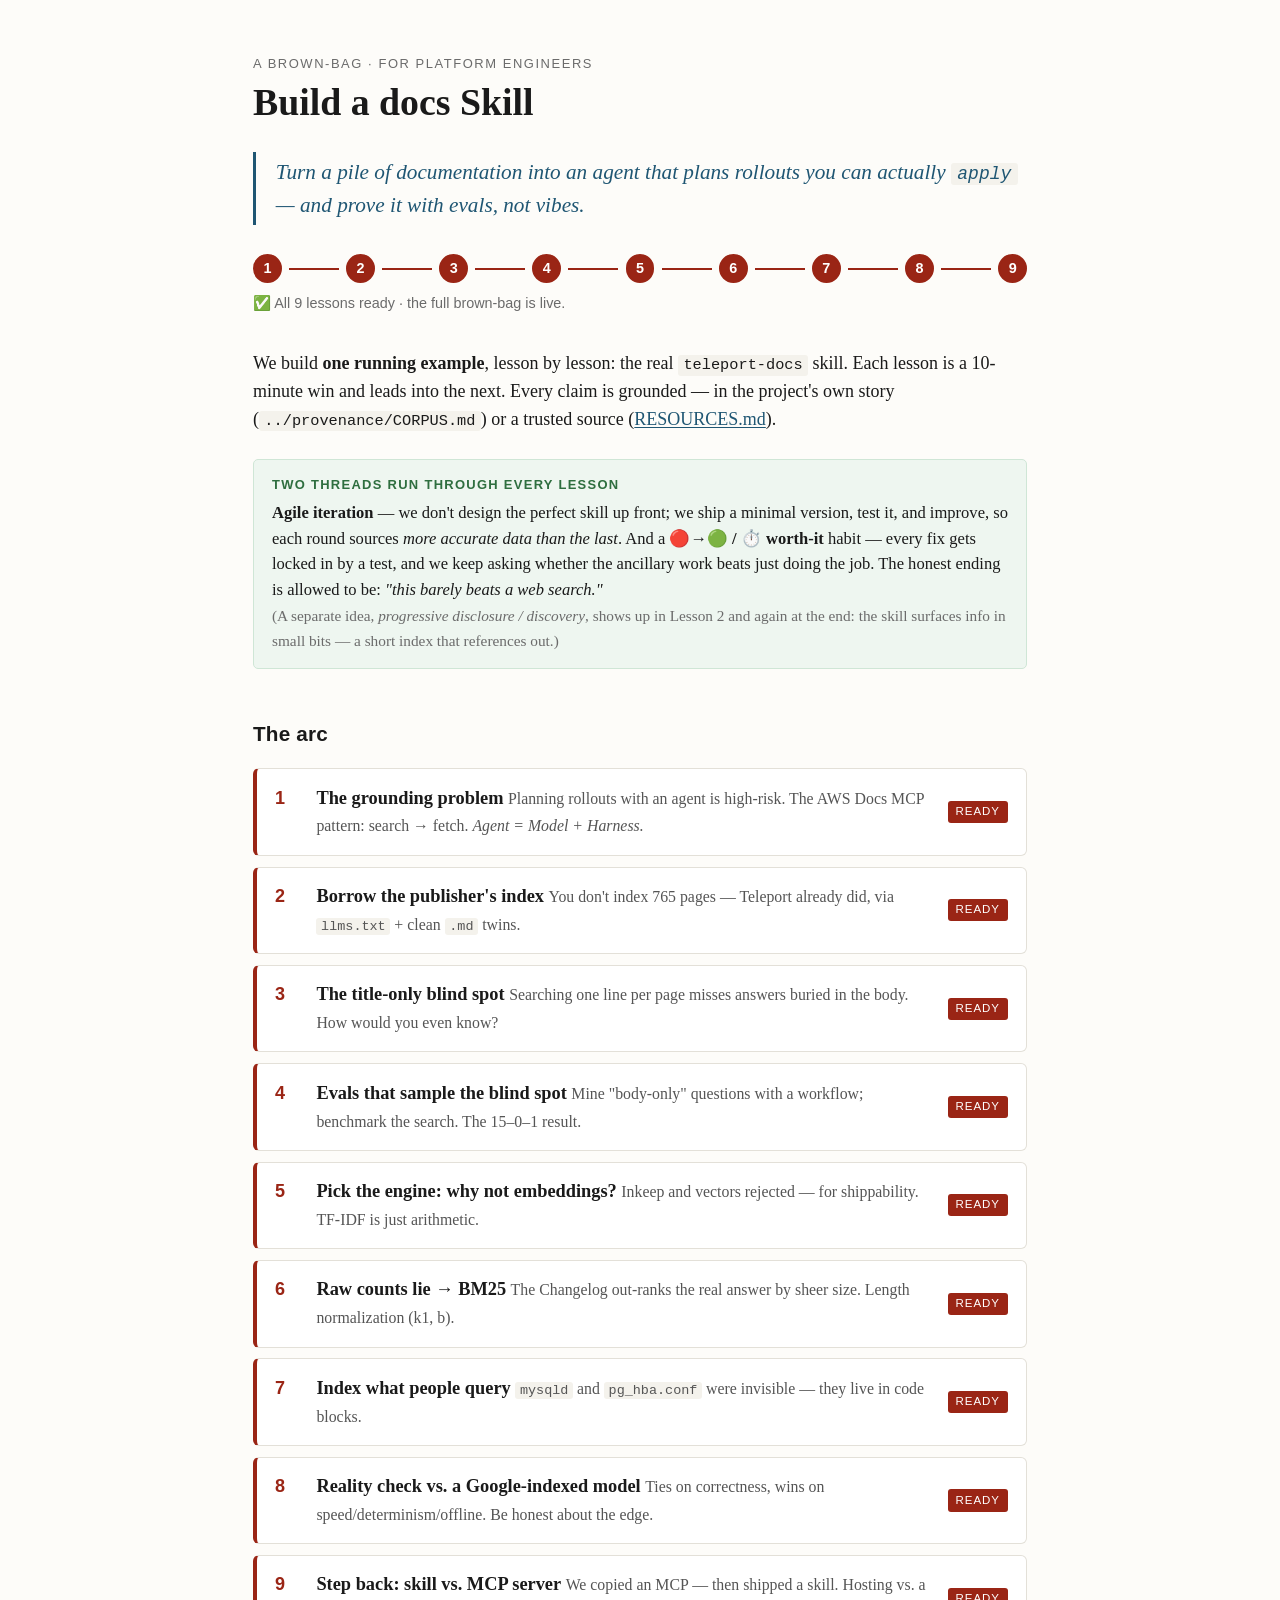
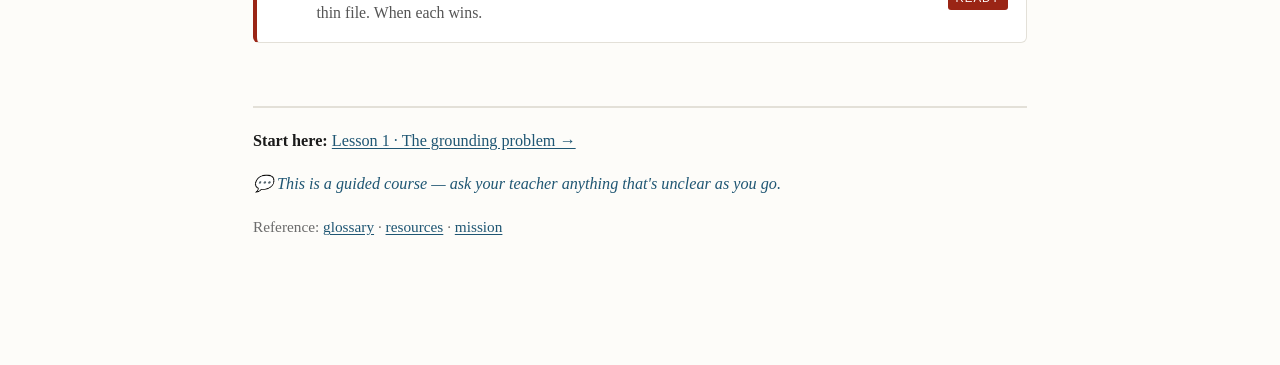
==== teach/index.html @ 7b447489 "docs(teach): add "Build a docs Skill" brown-bag course (9 lessons) Self-contained HTML course teachi" ====
<!DOCTYPE html>
<html lang="en">
<head>
<meta charset="utf-8">
<meta name="viewport" content="width=device-width, initial-scale=1">
<title>Build a docs Skill · A brown-bag</title>
<link rel="stylesheet" href="assets/course.css">
<style>
  .bar { display:flex; gap:.4rem; align-items:center; margin:1.5rem 0 .5rem; flex-wrap:wrap; }
  .bar .dot {
    width:1.6rem; height:1.6rem; border-radius:50%;
    display:flex; align-items:center; justify-content:center;
    font-family:var(--sans); font-size:.8rem; font-weight:700;
    border:2px solid var(--rule); color:var(--muted); background:#fff;
    text-decoration:none;
  }
  .bar .dot.done { background:var(--accent); border-color:var(--accent); color:#fff; }
  .bar .dot.next { border-color:var(--accent); color:var(--accent); }
  .bar .line { flex:1; height:2px; background:var(--rule); min-width:.4rem; }
  .bar .line.done { background:var(--accent); }
  .progress-label { font-family:var(--sans); font-size:.8rem; color:var(--muted); margin-bottom:2rem; }
  ol.toc { list-style:none; padding:0; counter-reset:lesson; }
  ol.toc li {
    border:1px solid var(--rule); border-radius:6px; padding:.8rem 1rem;
    margin:.6rem 0; display:flex; align-items:baseline; gap:.8rem; background:#fff;
  }
  ol.toc li.ready { border-left:4px solid var(--accent); }
  ol.toc li.soon { opacity:.6; border-left:4px solid var(--rule); }
  ol.toc .num { font-family:var(--sans); font-weight:700; color:var(--accent); min-width:1.5rem; }
  ol.toc .soon .num { color:var(--muted); }
  ol.toc .body { flex:1; }
  ol.toc .body .t { font-weight:700; font-size:1.02rem; }
  ol.toc .body .t a { text-decoration:none; color:var(--ink); }
  ol.toc .body .d { font-size:.88rem; color:#555; margin-top:.15rem; }
  ol.toc .tag {
    font-family:var(--sans); font-size:.64rem; letter-spacing:.08em; text-transform:uppercase;
    padding:.12rem .45rem; border-radius:3px; align-self:center; white-space:nowrap;
  }
  ol.toc .tag.ready { background:var(--accent); color:#fff; }
  ol.toc .tag.soon { background:var(--rule); color:var(--muted); }
</style>
</head>
<body>

<p class="kicker">A brown-bag · for platform engineers</p>
<h1>Build a docs Skill</h1>
<p class="tension">Turn a pile of documentation into an agent that plans rollouts you
can actually <code>apply</code> — and prove it with evals, not vibes.</p>

<!-- PROGRESS BAR -->
<div class="bar" aria-label="Course progress">
  <a class="dot done" href="lessons/0001-the-grounding-problem.html">1</a><span class="line done"></span>
  <a class="dot done" href="lessons/0002-borrow-the-index.html">2</a><span class="line done"></span>
  <a class="dot done" href="lessons/0003-the-title-blind-spot.html">3</a><span class="line done"></span>
  <a class="dot done" href="lessons/0004-evals-sample-the-blind-spot.html">4</a><span class="line done"></span>
  <a class="dot done" href="lessons/0005-pick-the-engine.html">5</a><span class="line done"></span>
  <a class="dot done" href="lessons/0006-raw-counts-lie.html">6</a><span class="line done"></span>
  <a class="dot done" href="lessons/0007-index-the-code-blocks.html">7</a><span class="line done"></span>
  <a class="dot done" href="lessons/0008-reality-check.html">8</a><span class="line done"></span>
  <a class="dot done" href="lessons/0009-skill-vs-mcp.html">9</a>
</div>
<p class="progress-label">✅ All 9 lessons ready · the full brown-bag is live.</p>

<p>We build <strong>one running example</strong>, lesson by lesson: the real
<code>teleport-docs</code> skill. Each lesson is a 10-minute win and leads into the next.
Every claim is grounded — in the project's own story
(<code>../provenance/CORPUS.md</code>) or a trusted source
(<a href="RESOURCES.md">RESOURCES.md</a>).</p>

<div class="key">
<span class="label">Two threads run through every lesson</span>
<strong>Agile iteration</strong> — we don't design the perfect skill up front; we ship a
minimal version, test it, and improve, so each round sources <em>more accurate data than
the last</em>. And a <strong>🔴→🟢 / ⏱️ worth-it</strong> habit — every fix gets locked in
by a test, and we keep asking whether the ancillary work beats just doing the job. The
honest ending is allowed to be: <em>"this barely beats a web search."</em>
<br><span style="font-size:.85rem;color:var(--muted)">(A separate idea,
<em>progressive disclosure / discovery</em>, shows up in Lesson 2 and again at the end:
the skill surfaces info in small bits — a short index that references out.)</span>
</div>

<h2>The arc</h2>
<ol class="toc">

<li class="ready">
  <span class="num">1</span>
  <span class="body">
    <span class="t"><a href="lessons/0001-the-grounding-problem.html">The grounding problem</a></span>
    <span class="d">Planning rollouts with an agent is high-risk. The AWS Docs MCP pattern: search → fetch. <em>Agent = Model + Harness.</em></span>
  </span>
  <span class="tag ready">Ready</span>
</li>

<li class="ready">
  <span class="num">2</span>
  <span class="body">
    <span class="t"><a href="lessons/0002-borrow-the-index.html">Borrow the publisher's index</a></span>
    <span class="d">You don't index 765 pages — Teleport already did, via <code>llms.txt</code> + clean <code>.md</code> twins.</span>
  </span>
  <span class="tag ready">Ready</span>
</li>

<li class="ready">
  <span class="num">3</span>
  <span class="body">
    <span class="t"><a href="lessons/0003-the-title-blind-spot.html">The title-only blind spot</a></span>
    <span class="d">Searching one line per page misses answers buried in the body. How would you even know?</span>
  </span>
  <span class="tag ready">Ready</span>
</li>

<li class="ready">
  <span class="num">4</span>
  <span class="body">
    <span class="t"><a href="lessons/0004-evals-sample-the-blind-spot.html">Evals that sample the blind spot</a></span>
    <span class="d">Mine "body-only" questions with a workflow; benchmark the search. The 15–0–1 result.</span>
  </span>
  <span class="tag ready">Ready</span>
</li>

<li class="ready">
  <span class="num">5</span>
  <span class="body">
    <span class="t"><a href="lessons/0005-pick-the-engine.html">Pick the engine: why not embeddings?</a></span>
    <span class="d">Inkeep and vectors rejected — for shippability. TF-IDF is just arithmetic.</span>
  </span>
  <span class="tag ready">Ready</span>
</li>

<li class="ready">
  <span class="num">6</span>
  <span class="body">
    <span class="t"><a href="lessons/0006-raw-counts-lie.html">Raw counts lie → BM25</a></span>
    <span class="d">The Changelog out-ranks the real answer by sheer size. Length normalization (k1, b).</span>
  </span>
  <span class="tag ready">Ready</span>
</li>

<li class="ready">
  <span class="num">7</span>
  <span class="body">
    <span class="t"><a href="lessons/0007-index-the-code-blocks.html">Index what people query</a></span>
    <span class="d"><code>mysqld</code> and <code>pg_hba.conf</code> were invisible — they live in code blocks.</span>
  </span>
  <span class="tag ready">Ready</span>
</li>

<li class="ready">
  <span class="num">8</span>
  <span class="body">
    <span class="t"><a href="lessons/0008-reality-check.html">Reality check vs. a Google-indexed model</a></span>
    <span class="d">Ties on correctness, wins on speed/determinism/offline. Be honest about the edge.</span>
  </span>
  <span class="tag ready">Ready</span>
</li>

<li class="ready">
  <span class="num">9</span>
  <span class="body">
    <span class="t"><a href="lessons/0009-skill-vs-mcp.html">Step back: skill vs. MCP server</a></span>
    <span class="d">We copied an MCP — then shipped a skill. Hosting vs. a thin file. When each wins.</span>
  </span>
  <span class="tag ready">Ready</span>
</li>

</ol>

<footer class="lesson-footer">
<p><strong>Start here:</strong> <a href="lessons/0001-the-grounding-problem.html">Lesson 1 · The grounding problem →</a></p>
<p class="ask">💬 This is a guided course — ask your teacher anything that's unclear as you go.</p>
<p style="font-size:.85rem;color:var(--muted);">Reference: <a href="reference/glossary.html">glossary</a> · <a href="RESOURCES.md">resources</a> · <a href="MISSION.md">mission</a></p>
</footer>

</body>
</html>
---- teach/assets/course.css ----
/* course.css — shared stylesheet for the "Build a docs Skill" brown-bag.
   Tufte-inspired: generous margins, readable serif, restrained color.
   Print-friendly: lessons double as hand-outs. Linked by every lesson. */

:root {
  --ink:      #1a1a1a;
  --paper:    #fdfcf9;
  --muted:    #6b6b6b;
  --rule:     #e3e0d8;
  --accent:   #9a2515;   /* teleport-ish brick red, used sparingly */
  --accent-2: #1f5673;   /* deep teal for "solution" beats */
  --good:     #2e6e3f;
  --bad:      #9a2515;
  --code-bg:  #f4f2ec;
  --maxw:     46rem;
  --serif:    Georgia, "Iowan Old Style", "Palatino Linotype", serif;
  --sans:     "Helvetica Neue", Arial, system-ui, sans-serif;
  --mono:     "SF Mono", "Menlo", "Consolas", monospace;
}

* { box-sizing: border-box; }

html { font-size: 18px; }

body {
  font-family: var(--serif);
  color: var(--ink);
  background: var(--paper);
  line-height: 1.55;
  margin: 0 auto;
  padding: 3rem 1.5rem 6rem;
  max-width: var(--maxw);
  -webkit-font-smoothing: antialiased;
  text-rendering: optimizeLegibility;
}

/* --- Course furniture --- */
.kicker {
  font-family: var(--sans);
  font-size: .72rem;
  letter-spacing: .12em;
  text-transform: uppercase;
  color: var(--muted);
  margin: 0 0 .4rem;
}
h1 {
  font-size: 2.1rem;
  line-height: 1.12;
  margin: 0 0 1.2rem;
  font-weight: 700;
}
h2 {
  font-family: var(--sans);
  font-size: 1.15rem;
  letter-spacing: .01em;
  margin: 2.4rem 0 .6rem;
  padding-top: .3rem;
}
h3 { font-size: 1.05rem; margin: 1.6rem 0 .4rem; }
p { margin: 0 0 1rem; }
a { color: var(--accent-2); text-underline-offset: 2px; }

/* --- The Why/What/How beat markers --- */
.beat {
  font-family: var(--sans);
  font-size: .7rem;
  font-weight: 700;
  letter-spacing: .14em;
  text-transform: uppercase;
  display: inline-block;
  padding: .15rem .5rem;
  border-radius: 3px;
  margin-bottom: .5rem;
}
.beat.why  { color: #fff; background: var(--accent); }
.beat.what { color: #fff; background: var(--accent-2); }
.beat.how  { color: #fff; background: #4a4a4a; }

section.beatblock { margin: 2rem 0; }

/* --- Pull / tension boxes --- */
.tension {
  font-size: 1.18rem;
  font-style: italic;
  color: var(--accent-2);
  border-left: 3px solid var(--accent-2);
  padding: .2rem 0 .2rem 1.1rem;
  margin: 1.6rem 0;
}

/* --- Quotes from the corpus (load-bearing evidence) --- */
blockquote {
  margin: 1.2rem 0;
  padding: .6rem 1rem;
  background: #faf7ef;
  border-left: 3px solid var(--rule);
  font-size: .94rem;
  color: #333;
}
blockquote cite {
  display: block;
  font-style: normal;
  font-size: .78rem;
  color: var(--muted);
  margin-top: .4rem;
  font-family: var(--sans);
}

/* --- Code & identifiers --- */
code {
  font-family: var(--mono);
  font-size: .85em;
  background: var(--code-bg);
  padding: .08em .35em;
  border-radius: 3px;
}
pre {
  font-family: var(--mono);
  font-size: .82rem;
  line-height: 1.45;
  background: var(--code-bg);
  border: 1px solid var(--rule);
  border-radius: 5px;
  padding: .9rem 1rem;
  overflow-x: auto;
  margin: 1.2rem 0;
}
pre code { background: none; padding: 0; font-size: inherit; }

/* --- Callouts --- */
.note, .warn, .key {
  border-radius: 5px;
  padding: .8rem 1rem;
  margin: 1.4rem 0;
  font-size: .92rem;
}
.note { background: #eef4f7; border: 1px solid #cfe0e8; }
.warn { background: #fbf0ee; border: 1px solid #e8ccc6; }
.key  { background: #eef6f0; border: 1px solid #cfe6d6; }
.note .label, .warn .label, .key .label {
  font-family: var(--sans);
  font-weight: 700;
  font-size: .72rem;
  letter-spacing: .1em;
  text-transform: uppercase;
  display: block;
  margin-bottom: .3rem;
}
.note .label { color: var(--accent-2); }
.warn .label { color: var(--bad); }
.key  .label { color: var(--good); }

/* --- ASCII / progressive diagrams --- */
.diagram {
  font-family: var(--mono);
  font-size: .78rem;
  line-height: 1.35;
  background: #fff;
  border: 1px solid var(--rule);
  border-radius: 5px;
  padding: 1rem 1.2rem;
  margin: 1.4rem 0;
  white-space: pre;
  overflow-x: auto;
  color: #2a2a2a;
}
.diagram .hi { color: var(--accent); font-weight: 700; }
.diagram .hi2 { color: var(--accent-2); font-weight: 700; }
figcaption {
  font-family: var(--sans);
  font-size: .76rem;
  color: var(--muted);
  margin-top: .4rem;
  text-align: center;
}

/* --- Red → Green: the regression we locked in (recurring from Lesson 4) --- */
.redgreen {
  border: 1px solid var(--rule);
  border-radius: 6px;
  overflow: hidden;
  margin: 1.8rem 0;
}
.redgreen .rg-head {
  font-family: var(--sans);
  font-weight: 700; font-size: .72rem; letter-spacing: .1em; text-transform: uppercase;
  padding: .5rem .9rem;
  background: linear-gradient(90deg, var(--bad) 0%, var(--bad) 50%, var(--good) 50%, var(--good) 100%);
  color: #fff;
}
.redgreen .rg-body { padding: .7rem .95rem; font-size: .92rem; background: #fff; }
.redgreen .rg-body p { margin: .25rem 0; }
.redgreen .red   { color: var(--bad);  font-weight: 700; }
.redgreen .green { color: var(--good); font-weight: 700; }

/* --- "Worth it?" ROI caveat (recurring) --- */
.roi {
  background: #fbf7ec;
  border: 1px solid #e8dcc0;
  border-left: 4px solid #c98a1a;
  border-radius: 5px;
  padding: .8rem 1rem;
  margin: 1.5rem 0;
  font-size: .92rem;
}
.roi .label {
  font-family: var(--sans);
  font-weight: 700; font-size: .72rem; letter-spacing: .1em; text-transform: uppercase;
  display: block; margin-bottom: .3rem; color: #9a6a12;
}

/* --- Tables --- */
table {
  border-collapse: collapse;
  width: 100%;
  font-size: .88rem;
  margin: 1.4rem 0;
}
th, td { text-align: left; padding: .45rem .6rem; border-bottom: 1px solid var(--rule); }
th { font-family: var(--sans); font-size: .76rem; text-transform: uppercase; letter-spacing: .06em; color: var(--muted); }

/* --- Self-check / retrieval practice --- */
.quiz {
  border: 1px solid var(--rule);
  border-radius: 6px;
  padding: 1rem 1.2rem;
  margin: 1.6rem 0;
  background: #fff;
}
.quiz .q { font-weight: 700; margin-bottom: .6rem; }
.quiz details { margin: .3rem 0; }
.quiz summary {
  cursor: pointer;
  font-family: var(--sans);
  font-size: .9rem;
  padding: .35rem 0;
}
.quiz .answer {
  font-size: .9rem;
  color: #333;
  padding: .4rem 0 .2rem 1rem;
  border-left: 2px solid var(--good);
}

/* --- Footer: next steps, source, ask-your-teacher --- */
.lesson-footer {
  margin-top: 3.5rem;
  padding-top: 1.2rem;
  border-top: 2px solid var(--rule);
  font-size: .9rem;
}
.lesson-footer .source {
  background: #eef4f7;
  border-radius: 5px;
  padding: .7rem 1rem;
  margin-bottom: 1rem;
}
.lesson-footer .ask {
  font-style: italic;
  color: var(--accent-2);
}
.nav { display: flex; justify-content: space-between; font-family: var(--sans); font-size: .85rem; margin-top: 1.2rem; }

/* --- Progress dots (where am I in the course) --- */
.progress {
  font-family: var(--sans);
  font-size: .75rem;
  color: var(--muted);
  letter-spacing: .2em;
  margin-bottom: 1.5rem;
}
.progress b { color: var(--accent); }

@media print {
  body { padding: 0; max-width: 100%; font-size: 11pt; }
  .quiz details[open] summary { display: none; }
  details { open: true; }
  a { color: var(--ink); text-decoration: none; }
  .lesson-footer .ask { display: block; }
}
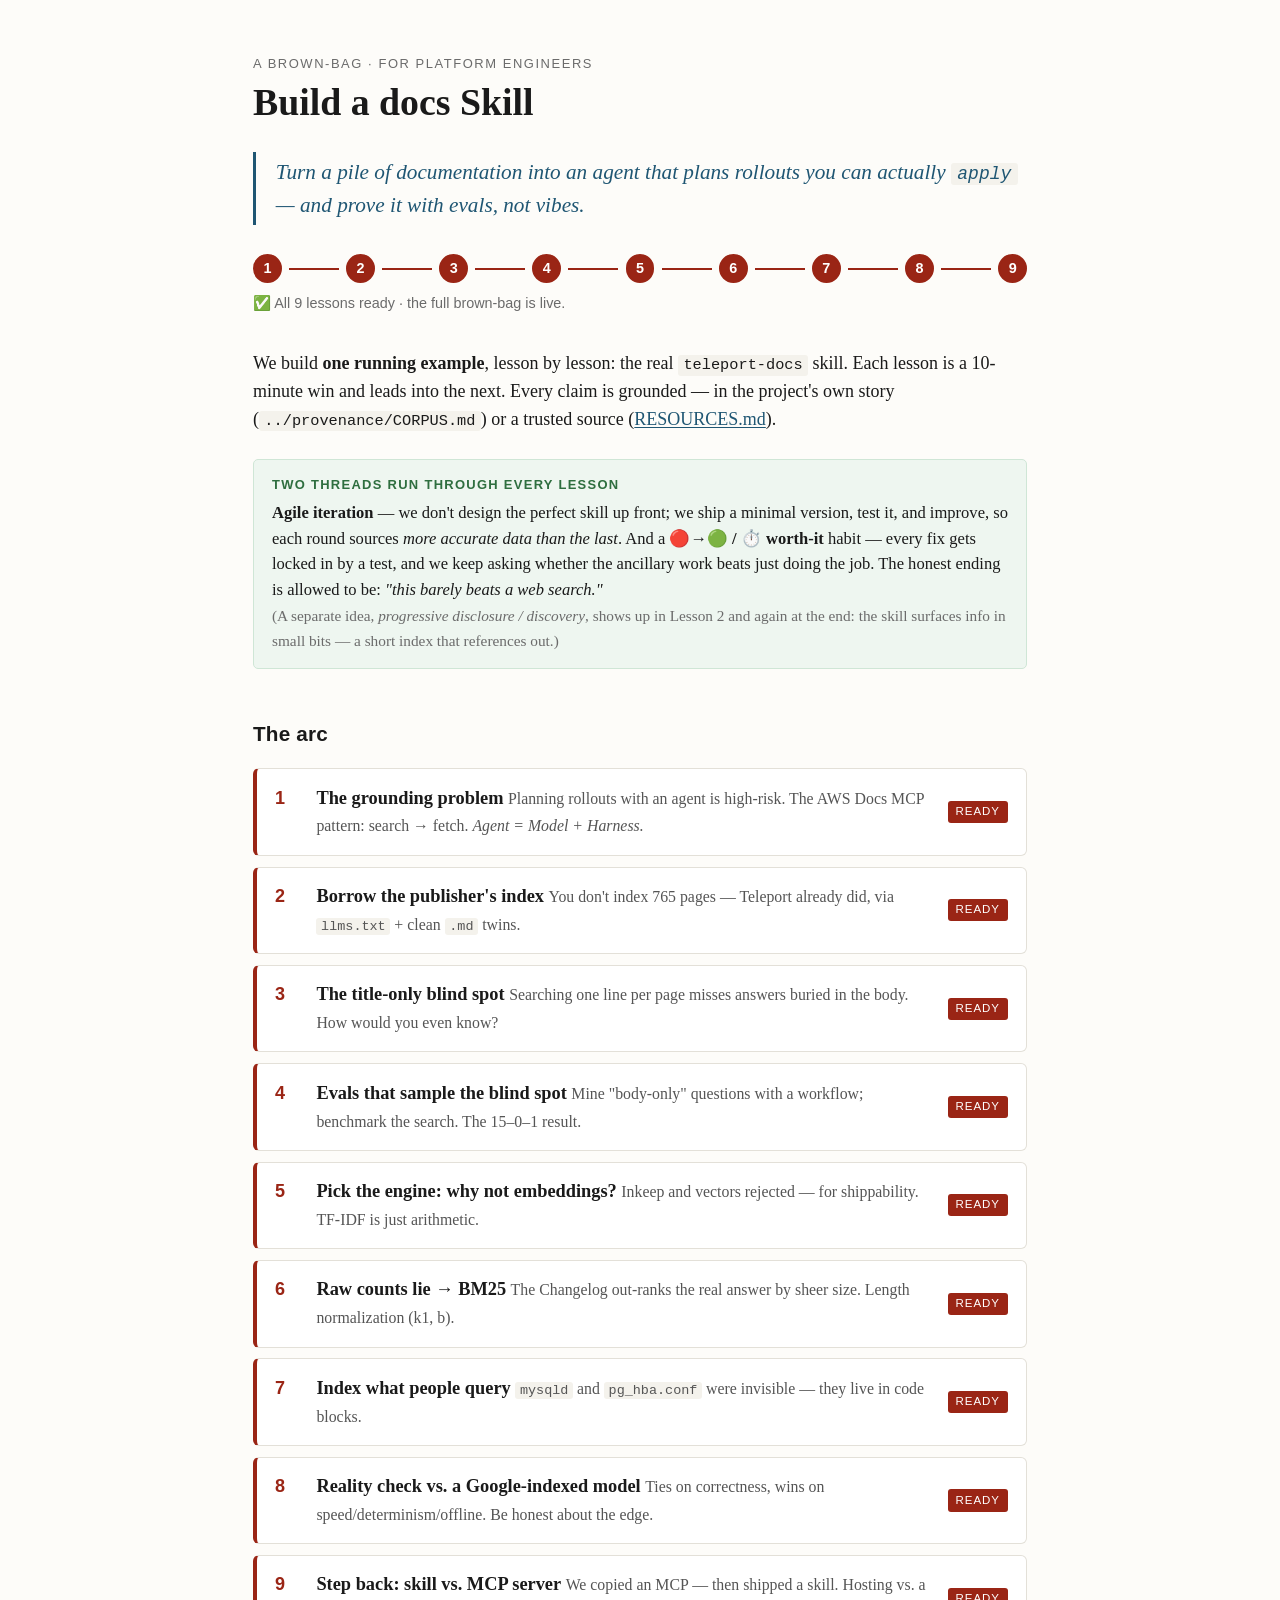
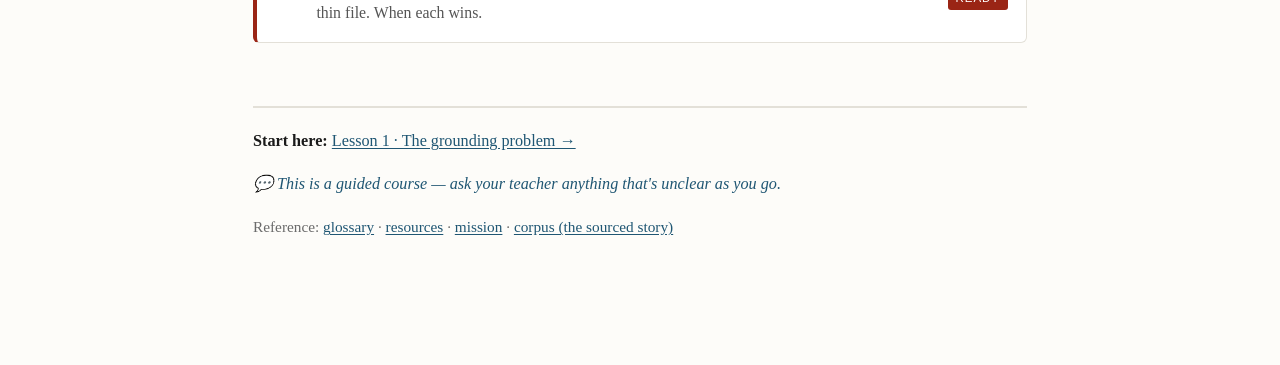
==== commit ff6ea473: "docs(teach): publish sourced CORPUS.md + link it from every lesson Lessons cite "CORPUS.md, Act A/B/" ====
--- a/teach/index.html
+++ b/teach/index.html
@@ -168,7 +168,7 @@
 <footer class="lesson-footer">
 <p><strong>Start here:</strong> <a href="lessons/0001-the-grounding-problem.html">Lesson 1 · The grounding problem →</a></p>
 <p class="ask">💬 This is a guided course — ask your teacher anything that's unclear as you go.</p>
-<p style="font-size:.85rem;color:var(--muted);">Reference: <a href="reference/glossary.html">glossary</a> · <a href="RESOURCES.md">resources</a> · <a href="MISSION.md">mission</a></p>
+<p style="font-size:.85rem;color:var(--muted);">Reference: <a href="reference/glossary.html">glossary</a> · <a href="RESOURCES.md">resources</a> · <a href="MISSION.md">mission</a> · <a href="https://github.com/so0k/teleport-skill/blob/main/provenance/CORPUS.md">corpus (the sourced story)</a></p>
 </footer>
 
 </body>
